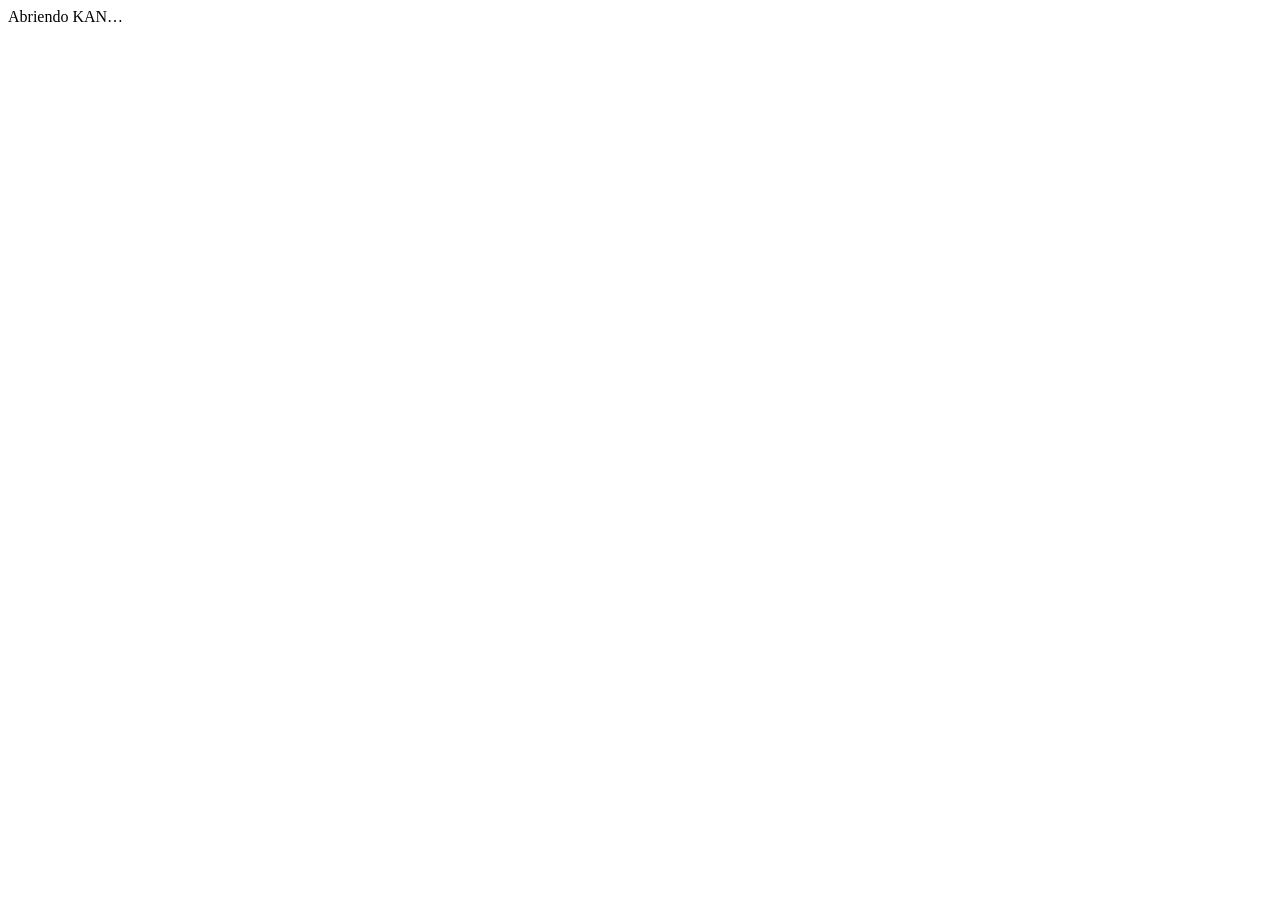
==== index.html @ a4b63567 "KAN V7.1: index.html" ====
<!doctype html>
<html lang="es">
<head>
<meta charset="utf-8">
<meta name="viewport" content="width=device-width, initial-scale=1, viewport-fit=cover">
<meta name="theme-color" content="#06152F">
<meta name="description" content="KAN: inventario y venta de equipos electrónicos para proveedores y vendedores.">
<meta name="apple-mobile-web-app-capable" content="yes">
<meta name="apple-mobile-web-app-status-bar-style" content="black-translucent">
<meta name="apple-mobile-web-app-title" content="KAN">
<title>KAN · Compra. Vende. Actualiza.</title>
<link rel="manifest" href="manifest.webmanifest">
<link rel="icon" href="img/icono-192.png">
<link rel="apple-touch-icon" href="img/icono-192.png">
<link rel="preconnect" href="https://fonts.googleapis.com">
<link rel="preconnect" href="https://fonts.gstatic.com" crossorigin>
<link rel="stylesheet" href="https://fonts.googleapis.com/css2?family=Inter:wght@400;500;600;700;800&family=Sora:wght@600;700;800&display=swap">
<link rel="stylesheet" href="css/kan.css">
</head>
<body>
<div id="raiz"><div class="cargando"><img src="img/m_lap.webp" alt=""><span>Abriendo KAN…</span></div></div>
<div class="toasts" id="toasts" aria-live="polite"></div>
<script src="js/config.js"></script>
<script>
  if (!window.KAN_CONFIG.API_URL) document.write('<script src="js/servidor-prueba.js"><\/script>');
  else if (window.KAN_CONFIG.GOOGLE_CLIENT_ID) document.write('<script src="https://accounts.google.com/gsi/client" async defer><\/script>');
</script>
<script src="js/api.js"></script>
<script src="js/app.js"></script>
<script src="js/vistas.js"></script>
<script>
  if ('serviceWorker' in navigator && location.protocol === 'https:') navigator.serviceWorker.register('sw.js').catch(function () {});
</script>
</body>
</html>
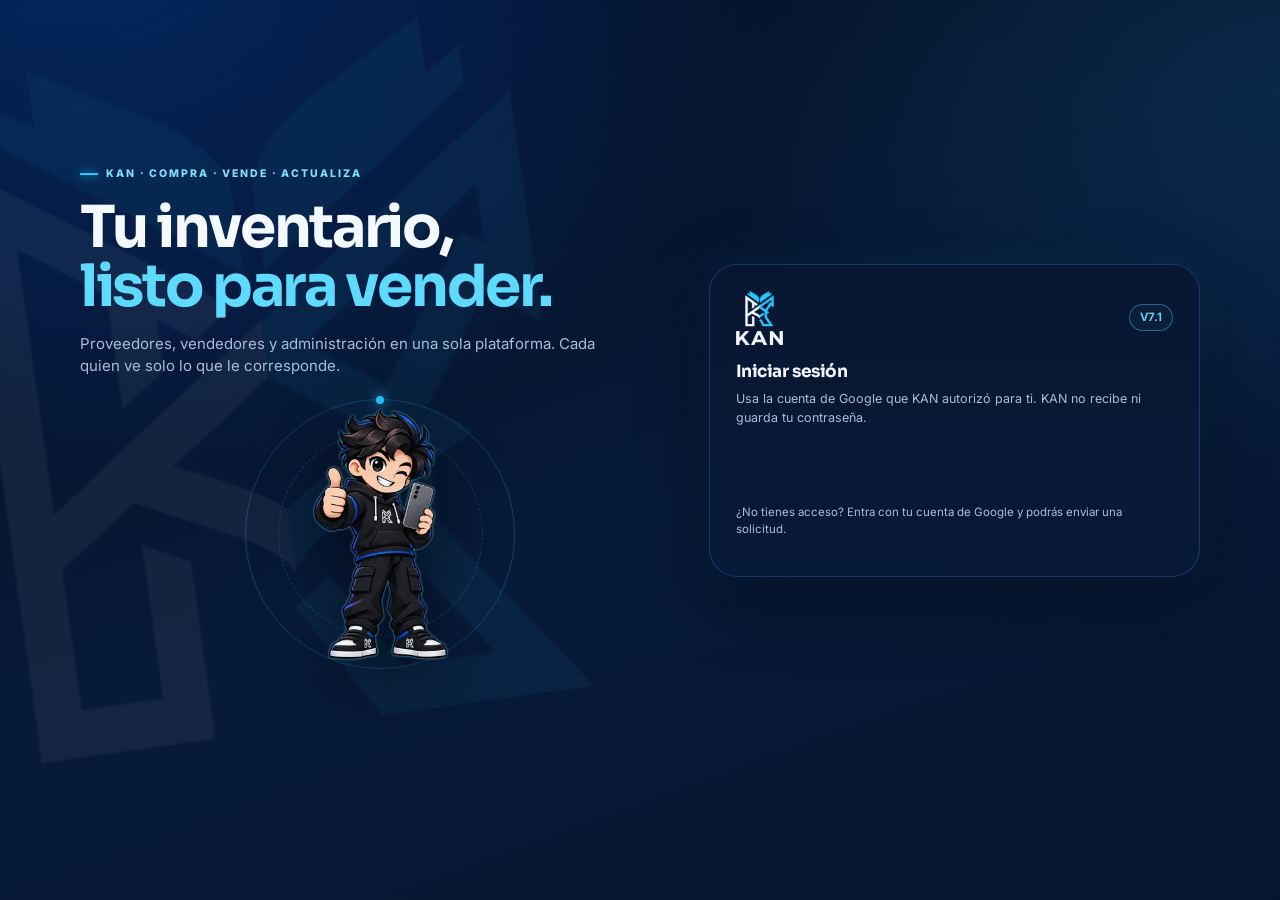
==== commit 325156fb: "KAN Distribuidora V7.2: index.html" ====
--- a/index.html
+++ b/index.html
@@ -8,7 +8,7 @@
 <meta name="apple-mobile-web-app-capable" content="yes">
 <meta name="apple-mobile-web-app-status-bar-style" content="black-translucent">
 <meta name="apple-mobile-web-app-title" content="KAN">
-<title>KAN · Compra. Vende. Actualiza.</title>
+<title>KAN Distribuidora · Compra. Vende. Actualiza.</title>
 <link rel="manifest" href="manifest.webmanifest">
 <link rel="icon" href="img/icono-192.png">
 <link rel="apple-touch-icon" href="img/icono-192.png">
@@ -28,6 +28,7 @@
 <script src="js/api.js"></script>
 <script src="js/app.js"></script>
 <script src="js/vistas.js"></script>
+<script src="js/vistas-tienda.js"></script>
 <script>
   if ('serviceWorker' in navigator && location.protocol === 'https:') navigator.serviceWorker.register('sw.js').catch(function () {});
 </script>
--- a/css/kan.css
+++ b/css/kan.css
@@ -0,0 +1,331 @@
+/* KAN V7.0 · Identidad visual (base: KAN Lite V6.2 + prototipo visual) */
+:root{
+  --bg:#040f25;--bg2:#081b3d;--card:#0b2450;--card2:#0e2f63;--line:rgba(111,174,255,.2);--line2:rgba(36,200,255,.45);
+  --blue:#087bff;--blue2:#0066ff;--cyan:#24c8ff;--cyan2:#5edaff;--ink:#f4f8ff;--mut:#a9bdd8;--mut2:#8fa6c6;
+  --ok:#35d69a;--ok2:#63e5b2;--hold:#ffd27b;--review:#8fc9ff;--sold:#ff9cac;--gone:#c4d2e5;--warn:#ffc76b;--err:#ff6b7a;
+  --r:18px;--r2:14px;--sombra:0 12px 30px rgba(0,0,0,.25);
+  --f-titulo:Sora,Inter,system-ui,sans-serif;--f-texto:Inter,system-ui,-apple-system,"Segoe UI",Roboto,sans-serif;
+  --nav-h:64px;--lado:236px;
+}
+*{box-sizing:border-box}
+html{color-scheme:dark;-webkit-text-size-adjust:100%}
+body{margin:0;min-height:100vh;color:var(--ink);font:15px/1.5 var(--f-texto);-webkit-font-smoothing:antialiased;
+  background:radial-gradient(ellipse at 6% -12%,rgba(0,102,255,.30),transparent 42%),radial-gradient(ellipse at 100% 10%,rgba(36,200,255,.10),transparent 32%),linear-gradient(160deg,#040e22 0%,#071a3a 55%,#06152f 100%);background-attachment:fixed}
+img{max-width:100%}
+button,input,select,textarea{font:inherit;color:inherit}
+a{color:var(--cyan2)}
+h1,h2,h3{font-family:var(--f-titulo);letter-spacing:-.025em;margin:0}
+h1{font-size:clamp(22px,2.6vw,30px);line-height:1.15}
+h2{font-size:17px}
+h3{font-size:15px}
+.mut{color:var(--mut)}.peq{font-size:12.5px}.mini{font-size:11.5px}
+.oculto{display:none!important}
+.sr{position:absolute;width:1px;height:1px;overflow:hidden;clip:rect(0 0 0 0);white-space:nowrap}
+svg.i{width:20px;height:20px;fill:none;stroke:currentColor;stroke-width:2;stroke-linecap:round;stroke-linejoin:round;flex:none}
+:focus-visible{outline:3px solid var(--cyan);outline-offset:2px}
+
+/* ---------- Estructura: móvil primero ---------- */
+.app{min-height:100vh}
+.barra-sup{position:sticky;top:0;z-index:30;display:flex;align-items:center;gap:10px;padding:10px 14px;padding-top:calc(10px + env(safe-area-inset-top,0px));
+  background:rgba(4,15,36,.9);backdrop-filter:blur(14px);border-bottom:1px solid rgba(58,147,255,.22)}
+.marca{display:flex;align-items:center;gap:8px;text-decoration:none;color:inherit;border:0;background:none;padding:0;cursor:pointer}
+.marca img{height:30px;width:auto;filter:drop-shadow(0 0 10px rgba(36,200,255,.35))}
+.marca b{font-family:var(--f-titulo);font-size:16px;letter-spacing:.02em}
+.marca small{font-size:10px;font-weight:800;letter-spacing:.14em;color:#83dfff;border:1px solid var(--line);border-radius:6px;padding:2px 6px}
+.barra-sup .buscador-sup{display:none}
+.barra-sup .acciones{margin-left:auto;display:flex;align-items:center;gap:6px}
+.lado{display:none}
+.contenido{width:100%;padding:16px 14px calc(var(--nav-h) + 28px + env(safe-area-inset-bottom,0px));max-width:1500px;margin:0 auto;min-width:0}
+.barra-guardar{position:sticky;bottom:calc(var(--nav-h) + 10px);z-index:5}
+@media (min-width:640px){.barra-guardar{bottom:16px}}
+.nav-inf{position:fixed;left:0;right:0;bottom:0;z-index:30;display:flex;gap:4px;padding:6px 8px calc(6px + env(safe-area-inset-bottom,0px));
+  background:rgba(4,15,36,.96);backdrop-filter:blur(16px);border-top:1px solid rgba(58,147,255,.25)}
+.nav-inf a{flex:1;min-height:52px;display:flex;flex-direction:column;align-items:center;justify-content:center;gap:2px;border-radius:12px;color:#9fb5d3;text-decoration:none;font-size:11px;font-weight:700;position:relative}
+.nav-inf a.on{color:var(--cyan2);background:rgba(8,123,255,.18)}
+.punto{position:absolute;top:6px;right:calc(50% - 18px);min-width:17px;height:17px;padding:0 4px;border-radius:9px;background:var(--cyan);color:#04152f;font-size:10px;font-weight:800;display:grid;place-items:center}
+.estado-red{display:flex;align-items:center;gap:6px;font-size:11px;color:var(--mut)}
+.estado-red i{width:8px;height:8px;border-radius:50%;background:var(--ok);box-shadow:0 0 8px var(--ok)}
+.estado-red.fuera i{background:var(--err);box-shadow:0 0 8px var(--err)}
+.aviso-red{position:sticky;top:57px;z-index:29;margin:0;padding:9px 14px;background:#5a1d2c;border-bottom:1px solid var(--err);color:#ffdfe4;font-size:13px;text-align:center}
+.banda-prueba{padding:7px 14px;background:rgba(255,199,107,.12);border-bottom:1px solid rgba(255,199,107,.35);color:#ffe2a8;font-size:12px;text-align:center}
+.banda-prueba b{color:#fff1d6}
+
+/* Tablet: menú compacto lateral */
+@media (min-width:640px){
+  .app{display:grid;grid-template-columns:84px minmax(0,1fr);grid-template-rows:auto auto 1fr}
+  .barra-sup{grid-column:1/-1}
+  .banda-prueba,.aviso-red{grid-column:1/-1}
+  .lado{display:flex;flex-direction:column;gap:4px;padding:14px 8px;position:sticky;top:57px;height:calc(100vh - 57px);border-right:1px solid rgba(58,147,255,.18);background:rgba(4,15,36,.55)}
+  .lado a{display:flex;flex-direction:column;align-items:center;gap:3px;padding:10px 4px;border-radius:12px;color:#9fb5d3;text-decoration:none;font-size:10.5px;font-weight:700;text-align:center;position:relative;transition:background-color .2s,color .2s}
+  .lado a:hover{background:rgba(8,123,255,.12);color:#fff}
+  .lado a.on{background:rgba(8,123,255,.2);color:var(--cyan2);box-shadow:inset 0 0 0 1px rgba(36,200,255,.25)}
+  .lado .pie-lado{margin-top:auto}
+  .nav-inf{display:none}
+  .contenido{padding:22px 22px 40px}
+}
+/* Escritorio: barra lateral con texto y buscador superior */
+@media (min-width:1024px){
+  .app{grid-template-columns:var(--lado) minmax(0,1fr)}
+  .lado{padding:18px 12px}
+  .lado a{flex-direction:row;justify-content:flex-start;gap:12px;padding:11px 14px;font-size:13.5px}
+  .lado .punto{position:static;margin-left:auto}
+  .lado .sec{font-size:10.5px;letter-spacing:.14em;color:var(--mut2);font-weight:800;padding:12px 14px 4px}
+  .barra-sup{padding:12px 22px;gap:18px}
+  .barra-sup .buscador-sup{display:block;flex:0 1 560px;margin-left:calc(var(--lado) - 170px)}
+  .contenido{padding:26px 30px 48px}
+}
+@media (min-width:1440px){:root{--lado:256px}.contenido{padding:30px 40px 56px}}
+@media (max-width:1023px){.lado .sec,.solo-escritorio{display:none!important}}
+@media (min-width:1024px){.solo-movil{display:none!important}}
+
+/* ---------- Componentes ---------- */
+.tarjeta{background:linear-gradient(150deg,rgba(14,47,99,.92),rgba(7,25,57,.96));border:1px solid var(--line);border-radius:var(--r);padding:16px;box-shadow:var(--sombra)}
+.tarjeta.plana{box-shadow:none;background:rgba(8,27,61,.7)}
+.fila{display:flex;align-items:center;gap:10px;flex-wrap:wrap}
+.entre{display:flex;align-items:center;justify-content:space-between;gap:12px;flex-wrap:wrap}
+.pila{display:flex;flex-direction:column;gap:12px}
+.rejilla{display:grid;gap:14px;grid-template-columns:repeat(auto-fill,minmax(min(100%,260px),1fr))}
+.dos{display:grid;gap:16px;grid-template-columns:1fr}
+@media (min-width:640px){.dos{grid-template-columns:repeat(2,minmax(0,1fr))}}
+.encabezado{display:flex;align-items:flex-end;justify-content:space-between;gap:14px;flex-wrap:wrap;margin-bottom:18px}
+.encabezado p{margin:4px 0 0}
+.ceja{display:inline-flex;align-items:center;gap:8px;color:#83dfff;font-size:10.5px;font-weight:800;letter-spacing:.18em;text-transform:uppercase}
+.ceja::before{content:"";width:18px;height:2px;background:var(--cyan);box-shadow:0 0 8px var(--cyan)}
+
+.btn{position:relative;isolation:isolate;overflow:hidden;display:inline-flex;align-items:center;justify-content:center;gap:8px;min-height:44px;padding:10px 16px;border-radius:12px;
+  border:1px solid rgba(130,185,255,.28);background:rgba(16,48,96,.78);color:#eaf5ff;font-weight:700;font-size:14px;cursor:pointer;text-decoration:none;
+  transition:transform .18s ease,border-color .2s,box-shadow .22s,filter .2s}
+.btn::before{content:"";position:absolute;inset:0;z-index:-1;opacity:0;pointer-events:none;background:radial-gradient(130px circle at var(--mx,50%) var(--my,50%),rgba(36,200,255,.4),transparent 72%);transition:opacity .2s}
+.btn:hover{transform:translateY(-2px);border-color:rgba(36,200,255,.9);box-shadow:0 0 0 1px rgba(36,200,255,.25),0 0 20px rgba(0,119,255,.35);filter:brightness(1.06)}
+.btn:hover::before{opacity:1}
+.btn:active{transform:scale(.985)}
+.btn.p{border-color:#168dff;background:linear-gradient(135deg,#087bff,#075de4);color:#fff;box-shadow:0 0 calc(10px + var(--prox,0)*22px) rgba(36,200,255,calc(.2 + var(--prox,0)*.45))}
+.btn.neon{border:0;background:linear-gradient(135deg,#24c8ff,#087bff);color:#04152f;box-shadow:0 0 calc(14px + var(--prox,0)*22px) rgba(36,200,255,calc(.3 + var(--prox,0)*.4))}
+.btn.p:hover,.btn.neon:hover{box-shadow:0 0 0 1px var(--cyan),0 0 30px rgba(36,200,255,.6),0 12px 28px rgba(8,123,255,.4)}
+.btn.peligro{border-color:rgba(255,107,122,.55);background:rgba(120,25,45,.5);color:#ffdfe4}
+.btn.ok{border-color:rgba(53,214,154,.55);background:rgba(20,90,70,.5);color:#d9fff0}
+.btn.fant{background:transparent}
+.btn.chico{min-height:36px;padding:6px 11px;font-size:12.5px;border-radius:10px}
+.btn.ancho{width:100%}
+.btn:disabled{opacity:.45;cursor:not-allowed;transform:none;box-shadow:none;filter:none}
+.btn-icono{width:44px;height:44px;display:inline-grid;place-items:center;border-radius:12px;border:1px solid var(--line);background:rgba(8,27,61,.85);color:var(--ink);cursor:pointer;position:relative;transition:background-color .2s,box-shadow .2s}
+.btn-icono:hover{background:rgba(8,123,255,.3);box-shadow:0 0 14px rgba(36,200,255,.35)}
+.btn-icono .punto{top:-4px;right:-4px}
+
+input,select,textarea{width:100%;min-height:46px;padding:11px 12px;border-radius:12px;border:1px solid rgba(125,174,232,.26);background:rgba(3,16,40,.72);color:var(--ink);transition:border-color .2s,box-shadow .2s}
+textarea{min-height:90px;resize:vertical;line-height:1.5}
+input::placeholder,textarea::placeholder{color:#7f97b9}
+input:focus,select:focus,textarea:focus{outline:none;border-color:#24bfff;box-shadow:0 0 0 3px rgba(36,191,255,.16)}
+select{color-scheme:dark}
+label.campo,div.campo{display:block;font-size:12.5px;font-weight:700;color:#c3d5ed}
+label.campo>input,label.campo>select,label.campo>textarea,div.campo>.chips{display:block;margin-top:6px}
+div.campo>.chips{display:flex}
+label.campo em{color:var(--cyan2);font-style:normal}
+.campo.mal input,.campo.mal select{border-color:var(--err);box-shadow:0 0 0 2px rgba(255,107,122,.18)}
+.form{display:grid;gap:14px;grid-template-columns:minmax(0,1fr)}
+.form>*,.campo,.pila>*,.catalogo>*,.dos>*{min-width:0}
+@media (min-width:1024px){.form.dos-col{grid-template-columns:repeat(2,minmax(0,1fr))}.form .todo{grid-column:1/-1}}
+.check{display:flex;align-items:center;gap:10px;min-height:44px;cursor:pointer}
+.check input{width:20px;min-height:20px;height:20px;accent-color:var(--cyan)}
+
+.chips{display:flex;gap:8px;overflow-x:auto;padding:2px 0 4px;scrollbar-width:none}
+.chips::-webkit-scrollbar{display:none}
+.chip-f{flex:none;display:inline-flex;align-items:center;gap:7px;min-height:38px;padding:0 14px;border-radius:999px;border:1px solid rgba(118,168,226,.24);background:rgba(7,24,55,.8);color:#b5c7e0;font-weight:650;font-size:13px;cursor:pointer;transition:all .2s}
+.chip-f:hover{border-color:var(--cyan);box-shadow:0 0 14px rgba(36,200,255,.25)}
+.chip-f.on{background:rgba(8,123,255,.28);border-color:rgba(36,200,255,.75);color:#fff}
+.chip-f b{font-size:11px;color:var(--cyan2)}
+.estado{display:inline-flex;align-items:center;gap:6px;font-size:10.5px;font-weight:800;letter-spacing:.06em;padding:4px 10px;border-radius:999px;white-space:nowrap;text-transform:uppercase}
+.estado::before{content:"";width:6px;height:6px;border-radius:50%;background:currentColor}
+.e-DISPONIBLE{background:rgba(53,214,154,.14);color:var(--ok2)}
+.e-APARTADO{background:rgba(255,210,123,.14);color:var(--hold)}
+.e-REVISION{background:rgba(143,201,255,.14);color:var(--review)}
+.e-VENDIDO{background:rgba(255,115,136,.14);color:var(--sold)}
+.e-RETIRADO{background:rgba(196,210,229,.12);color:var(--gone)}
+.etiqueta{display:inline-flex;align-items:center;gap:6px;font-size:11.5px;font-weight:650;padding:4px 10px;border-radius:999px;border:1px solid var(--line);color:#cfe0f5;background:rgba(255,255,255,.03)}
+.etiqueta.cian{border-color:rgba(36,200,255,.45);color:var(--cyan2)}
+.etiqueta.aviso{border-color:rgba(255,199,107,.45);color:var(--warn)}
+
+.kpis{display:grid;gap:12px;grid-template-columns:repeat(2,minmax(0,1fr))}
+@media (min-width:640px){.kpis{grid-template-columns:repeat(3,minmax(0,1fr))}}
+@media (min-width:1024px){.kpis{grid-template-columns:repeat(5,minmax(0,1fr))}}
+.kpi{position:relative;overflow:hidden;padding:14px 16px;border-radius:16px;background:linear-gradient(145deg,rgba(14,47,99,.92),rgba(7,27,61,.92));border:1px solid rgba(107,172,255,.22);min-height:92px}
+.kpi b{display:block;font-family:var(--f-titulo);font-size:28px;letter-spacing:-.04em;line-height:1.15}
+.kpi span{font-size:12px;font-weight:650;color:#b5c7e0}
+.kpi::after{content:"";position:absolute;inset:0;background:linear-gradient(105deg,transparent 35%,rgba(94,218,255,.14) 50%,transparent 65%);transform:translateX(-100%);animation:brillo 6s ease-in-out 1s infinite}
+@keyframes brillo{0%{transform:translateX(-100%)}40%,100%{transform:translateX(100%)}}
+
+/* Tarjetas de modelo */
+.modelo{display:flex;flex-direction:column;text-decoration:none;color:var(--ink);border-radius:var(--r);overflow:hidden;background:linear-gradient(150deg,rgba(14,47,99,.95),rgba(7,25,57,.98));border:1px solid var(--line);box-shadow:0 10px 24px rgba(0,0,0,.25);
+  transition:transform .22s cubic-bezier(.2,.8,.2,1),box-shadow .25s,border-color .25s}
+.modelo:hover{transform:translateY(-4px);border-color:rgba(36,200,255,.7);box-shadow:0 0 0 1px rgba(36,200,255,.25),0 0 24px rgba(36,200,255,.2),0 16px 30px rgba(0,0,0,.35)}
+.modelo .foto{height:150px}
+.modelo:hover .foto img,.modelo:hover .foto svg{transform:scale(1.06) rotate(-2deg)}
+.modelo .cuerpo{padding:12px 14px 14px;display:flex;flex-direction:column;gap:6px}
+.modelo .t{font-family:var(--f-titulo);font-weight:700;font-size:15px;line-height:1.25}
+.cuentas{display:flex;gap:6px;flex-wrap:wrap}
+.cuentas span{font-size:11px;font-weight:700;padding:3px 8px;border-radius:7px;background:rgba(255,255,255,.05)}
+.precios{display:grid;grid-template-columns:1fr 1fr;gap:8px;padding-top:9px;margin-top:4px;border-top:1px solid rgba(111,174,255,.18)}
+.precios div{font-size:11px;color:var(--mut)}
+.precios b{display:block;font-family:var(--f-titulo);font-size:17px;color:var(--ink);font-variant-numeric:tabular-nums}
+.precios .rec b{color:var(--cyan2)}
+.foto{position:relative;display:grid;place-items:center;overflow:hidden;background:radial-gradient(circle at 50% 55%,rgba(16,111,255,.35),transparent 60%),linear-gradient(135deg,#0a2b62,#061a3d)}
+.foto img{width:100%;height:100%;object-fit:cover;transition:transform .5s cubic-bezier(.2,.8,.2,1)}
+.foto svg.arte{width:44%;height:auto;max-height:80%;color:#6fa8e8;transition:transform .5s cubic-bezier(.2,.8,.2,1);opacity:.9}
+.foto .sobre{position:absolute;left:8px;top:8px;display:flex;gap:6px;flex-wrap:wrap}
+.foto .sobre-der{position:absolute;right:8px;bottom:8px;font-size:10.5px;font-weight:650;color:#cfe0f5;background:rgba(4,20,40,.75);padding:3px 8px;border-radius:7px}
+
+/* Lista de unidades */
+.unidad{display:grid;grid-template-columns:76px minmax(0,1fr);gap:12px;padding:12px;border-radius:16px;background:linear-gradient(150deg,rgba(14,47,99,.85),rgba(7,25,57,.95));border:1px solid var(--line);transition:border-color .2s,box-shadow .2s}
+.unidad:hover{border-color:rgba(36,200,255,.55);box-shadow:0 0 18px rgba(36,200,255,.15)}
+.unidad .foto{width:76px;height:76px;border-radius:12px}
+.unidad .acciones-u{grid-column:1/-1;display:flex;gap:8px;flex-wrap:wrap}
+@media (min-width:1024px){.unidad{grid-template-columns:88px minmax(0,1fr) auto;align-items:center}.unidad .foto{width:88px;height:88px}.unidad .acciones-u{grid-column:auto;justify-content:flex-end}}
+.id-copia{display:inline-flex;align-items:center;gap:6px;font-family:ui-monospace,SFMono-Regular,Menlo,monospace;font-size:12px;font-weight:700;color:var(--cyan2);background:rgba(36,200,255,.08);border:1px solid rgba(36,200,255,.25);border-radius:8px;padding:3px 8px;cursor:pointer}
+.id-copia:hover{background:rgba(36,200,255,.16)}
+.id-copia svg{width:13px;height:13px}
+
+/* Tabla */
+.tabla-caja{overflow-x:auto;border-radius:var(--r);border:1px solid var(--line);background:rgba(6,20,46,.7)}
+table.t{width:100%;border-collapse:collapse;font-size:13px;min-width:760px}
+table.t th,table.t td{padding:10px 12px;text-align:left;border-bottom:1px solid rgba(111,174,255,.12);white-space:nowrap}
+table.t th{position:sticky;top:0;background:#0a2048;font-size:11px;letter-spacing:.06em;text-transform:uppercase;color:var(--mut)}
+table.t th button{all:unset;cursor:pointer;display:inline-flex;gap:4px;align-items:center}
+table.t th button:focus-visible{outline:2px solid var(--cyan)}
+table.t tr:hover td{background:rgba(8,123,255,.08)}
+table.t td.num{text-align:right;font-variant-numeric:tabular-nums}
+
+/* Catálogo con filtros laterales */
+.catalogo{display:grid;gap:18px;grid-template-columns:minmax(0,1fr)}
+.filtros{display:none}
+.filtros.abierto{display:flex;position:fixed;inset:0;z-index:60;background:rgba(3,10,24,.85);backdrop-filter:blur(6px);align-items:flex-end}
+.filtros .panel{width:100%;max-height:86vh;overflow:auto;background:linear-gradient(170deg,#0e2b5c,#071832);border-top:1px solid var(--line2);border-radius:22px 22px 0 0;padding:18px 16px calc(18px + env(safe-area-inset-bottom,0px));display:flex;flex-direction:column;gap:14px}
+@media (min-width:1024px){
+  .catalogo{grid-template-columns:270px minmax(0,1fr)}
+  .filtros,.filtros.abierto{display:block;position:sticky;top:84px;align-self:start;inset:auto;background:none;backdrop-filter:none;z-index:1}
+  .filtros .panel{max-height:calc(100vh - 110px);border:1px solid var(--line);border-radius:var(--r);background:rgba(8,27,61,.75)}
+  .filtros .cerrar-filtros{display:none}
+}
+.interpretacion{display:flex;align-items:center;gap:10px;flex-wrap:wrap;padding:10px 12px;border-radius:14px;background:rgba(8,42,91,.55);border:1px solid rgba(36,200,255,.22)}
+.interpretacion img{width:38px;height:38px;object-fit:contain}
+.aviso{display:flex;align-items:center;gap:12px;padding:12px 14px;border-radius:14px;border:1px solid rgba(255,199,107,.4);background:rgba(255,199,107,.08);color:#ffe2a8;font-size:13px}
+.aviso.info{border-color:rgba(36,200,255,.35);background:rgba(8,42,91,.45);color:#cfe9ff}
+.aviso.peligro{border-color:rgba(255,107,122,.45);background:rgba(120,25,45,.35);color:#ffdfe4}
+
+/* Ficha interna: dos columnas en escritorio */
+.ficha{display:grid;gap:18px;grid-template-columns:minmax(0,1fr)}
+@media (min-width:1024px){.ficha{grid-template-columns:minmax(0,1.05fr) minmax(0,1fr);align-items:start}.ficha .galeria{position:sticky;top:84px}}
+.galeria .principal{height:clamp(260px,52vw,460px);border-radius:22px;border:1px solid var(--line);cursor:zoom-in}
+.galeria .principal img{object-fit:contain;background:#061634}
+.miniaturas{display:grid;grid-template-columns:repeat(5,minmax(0,1fr));gap:8px;margin-top:10px}
+.miniaturas button{padding:0;border:1px solid var(--line);border-radius:10px;overflow:hidden;aspect-ratio:1;cursor:pointer;background:#0a2048}
+.miniaturas button.on{border-color:var(--cyan);box-shadow:0 0 10px rgba(36,200,255,.5)}
+.miniaturas img{width:100%;height:100%;object-fit:cover;display:block}
+.specs{display:grid;grid-template-columns:repeat(2,minmax(0,1fr));gap:10px}
+.spec{padding:11px 13px;border-radius:14px;background:rgba(8,27,61,.85);border:1px solid rgba(107,172,255,.18)}
+.spec span{display:block;font-size:11px;color:var(--mut)}
+.spec b{font-size:14px}
+.precio-bloque{display:grid;grid-template-columns:repeat(2,minmax(0,1fr));gap:10px}
+.precio-bloque .p{padding:12px 14px;border-radius:16px;background:rgba(8,27,61,.85);border:1px solid rgba(107,172,255,.18)}
+.precio-bloque .p.dest{background:linear-gradient(145deg,rgba(8,123,255,.22),rgba(36,200,255,.08));border-color:rgba(36,200,255,.4)}
+.precio-bloque span{display:block;font-size:11px;color:var(--mut)}
+.precio-bloque b{font-family:var(--f-titulo);font-size:21px}
+.precio-bloque .dest b{color:var(--cyan2)}
+.privado{border:1px dashed rgba(255,199,107,.4);background:rgba(255,199,107,.05)}
+.burbuja-wa{padding:12px 14px;border-radius:16px 16px 16px 4px;background:#0d3b2e;border:1px solid rgba(53,214,154,.25);color:#e9fff6}
+.burbuja-wa textarea{background:transparent;border:0;min-height:220px;padding:0;color:#e9fff6}
+.burbuja-wa textarea:focus{box-shadow:none}
+.metricas{display:grid;grid-template-columns:repeat(3,minmax(0,1fr));gap:8px}
+.metricas div{padding:10px;border-radius:12px;background:rgba(3,16,40,.6);border:1px solid rgba(107,172,255,.15);text-align:center}
+.metricas b{display:block;font-family:var(--f-titulo);font-size:18px}
+.metricas span{font-size:11px;color:var(--mut)}
+.linea-tiempo{list-style:none;margin:0;padding:0}
+.linea-tiempo li{position:relative;padding:8px 0 8px 18px;border-left:2px solid rgba(36,200,255,.4);margin-left:5px;font-size:13px}
+.linea-tiempo li::before{content:"";position:absolute;left:-6px;top:13px;width:10px;height:10px;border-radius:50%;background:var(--cyan);box-shadow:0 0 8px var(--cyan)}
+.linea-tiempo li.rev{opacity:.55;text-decoration:line-through}
+details.plegable>summary{list-style:none;cursor:pointer;display:flex;align-items:center;justify-content:space-between;gap:10px;font-weight:800}
+details.plegable>summary::-webkit-details-marker{display:none}
+details.plegable[open]>summary{margin-bottom:10px}
+
+/* Registro */
+.unidad-form{border:1px solid var(--line);border-radius:var(--r);padding:16px;background:rgba(8,27,61,.6)}
+.fotos-edit{display:grid;grid-template-columns:repeat(auto-fill,minmax(96px,1fr));gap:10px}
+.fotos-edit .f{position:relative;aspect-ratio:1;border-radius:12px;overflow:hidden;border:1px solid var(--line);background:#0a2048}
+.fotos-edit .f img{width:100%;height:100%;object-fit:cover}
+.fotos-edit .f .ctrl{position:absolute;inset:auto 4px 4px 4px;display:flex;gap:4px;justify-content:center}
+.fotos-edit .f .ctrl button{width:30px;height:30px;border-radius:50%;border:0;background:rgba(0,0,0,.72);color:#fff;display:grid;place-items:center;cursor:pointer}
+.fotos-edit .f .ctrl button svg{width:15px;height:15px}
+.fotos-edit .f .principal-tag{position:absolute;left:5px;top:5px;background:var(--cyan);color:#04152f;font-size:10px;font-weight:800;padding:2px 7px;border-radius:999px}
+.fotos-edit .agregar{aspect-ratio:1;border:1px dashed rgba(36,200,255,.5);border-radius:12px;background:rgba(36,200,255,.06);color:var(--cyan2);display:flex;flex-direction:column;align-items:center;justify-content:center;gap:4px;font-size:11.5px;font-weight:700;cursor:pointer}
+.paso{width:28px;height:28px;border-radius:50%;display:inline-grid;place-items:center;background:linear-gradient(135deg,#087bff,#24c8ff);color:#04152f;font-weight:800;font-size:13px;flex:none}
+.contador{display:inline-flex;align-items:center;border:1px solid var(--line);border-radius:12px;overflow:hidden}
+.contador button{width:44px;height:44px;border:0;background:rgba(8,27,61,.9);color:var(--ink);font-size:20px;cursor:pointer}
+.contador output{min-width:48px;text-align:center;font-family:var(--f-titulo);font-weight:700;font-size:18px}
+
+/* Pestañas */
+.pestanas{display:flex;gap:6px;overflow-x:auto;padding:4px;border-radius:14px;background:rgba(8,27,61,.8);border:1px solid rgba(103,169,255,.2);margin-bottom:16px;scrollbar-width:none}
+.pestanas button{flex:none;min-height:40px;padding:0 14px;border:0;border-radius:10px;background:transparent;color:var(--mut);font-weight:700;cursor:pointer}
+.pestanas button.on{background:linear-gradient(135deg,#087bff,#24c8ff);color:#fff;box-shadow:0 0 16px rgba(8,123,255,.4)}
+
+/* Modal, toast y visor */
+.capa{position:fixed;inset:0;z-index:80;background:rgba(3,10,24,.84);backdrop-filter:blur(6px);display:flex;align-items:flex-end;justify-content:center;animation:aparecer .2s ease both}
+@media (min-width:640px){.capa{align-items:center;padding:20px}}
+.modal{width:100%;max-width:520px;max-height:90vh;overflow:auto;background:linear-gradient(170deg,#0e2b5c,#071832);border:1px solid var(--line2);border-radius:24px 24px 0 0;padding:20px;box-shadow:0 -10px 40px rgba(36,200,255,.12);animation:subir .35s cubic-bezier(.2,1.1,.3,1) both}
+@media (min-width:640px){.modal{border-radius:24px}}
+.modal h2{margin-bottom:6px}
+.modal .botones{display:flex;gap:10px;justify-content:flex-end;flex-wrap:wrap;margin-top:16px}
+.visor{position:fixed;inset:0;z-index:90;background:rgba(2,8,20,.95);display:flex;flex-direction:column;align-items:center;justify-content:center;gap:12px;padding:16px}
+.visor img{max-width:100%;max-height:78vh;border-radius:12px}
+.toasts{position:fixed;left:50%;transform:translateX(-50%);bottom:calc(var(--nav-h) + 18px + env(safe-area-inset-bottom,0px));z-index:100;display:flex;flex-direction:column;gap:8px;width:min(92vw,440px);pointer-events:none}
+@media (min-width:640px){.toasts{bottom:24px;left:auto;right:24px;transform:none}}
+.toast{display:flex;align-items:center;gap:10px;padding:10px 14px;border-radius:14px;background:#0d2d5d;border:1px solid rgba(36,200,255,.55);box-shadow:0 12px 36px rgba(0,0,0,.45);font-weight:650;font-size:13.5px;animation:subir .3s ease both;pointer-events:auto}
+.toast img{width:40px;height:40px;object-fit:contain;flex:none}
+.toast.err{background:#5a1d2c;border-color:var(--err)}
+@keyframes aparecer{from{opacity:0}to{opacity:1}}
+@keyframes subir{from{opacity:0;transform:translateY(24px) scale(.98)}to{opacity:1;transform:none}}
+
+/* Mascota */
+.mascota{display:flex;align-items:center;gap:14px}
+.mascota img{width:92px;height:auto;flex:none;filter:drop-shadow(0 10px 18px rgba(0,0,0,.4));animation:flotar 6s ease-in-out infinite}
+.mascota .globo{position:relative;padding:12px 14px;border-radius:16px;background:rgba(8,42,91,.75);border:1px solid rgba(36,200,255,.3);font-size:13.5px;line-height:1.45}
+.mascota .globo::before{content:"";position:absolute;left:-7px;top:22px;width:12px;height:12px;background:inherit;border-left:1px solid rgba(36,200,255,.3);border-bottom:1px solid rgba(36,200,255,.3);transform:rotate(45deg)}
+.mascota.vertical{flex-direction:column;text-align:center}
+.mascota.vertical .globo::before{left:calc(50% - 6px);top:-7px;transform:rotate(135deg)}
+.mascota.advertencia .globo{border-color:rgba(255,199,107,.5);background:rgba(90,60,10,.35)}
+.vacio{display:flex;flex-direction:column;align-items:center;gap:10px;padding:36px 16px;text-align:center}
+.vacio .mascota img{width:130px}
+@keyframes flotar{0%,100%{transform:translateY(0)}50%{transform:translateY(-8px)}}
+.celebra{position:relative}
+.celebra::after{content:"";position:absolute;inset:-20px;background:radial-gradient(circle,rgba(36,200,255,.35) 2px,transparent 3px) 0 0/22px 22px;animation:chispas 1.2s ease-out both;pointer-events:none;mask:radial-gradient(circle,#000 30%,transparent 70%)}
+@keyframes chispas{from{opacity:1;transform:scale(.6)}to{opacity:0;transform:scale(1.4)}}
+.cargando{display:flex;flex-direction:column;align-items:center;gap:10px;padding:40px 10px;color:var(--mut)}
+.cargando img{width:110px;animation:flotar 3s ease-in-out infinite}
+.esqueleto{border-radius:var(--r);background:linear-gradient(90deg,rgba(14,47,99,.6) 25%,rgba(36,200,255,.12) 50%,rgba(14,47,99,.6) 75%);background-size:200% 100%;animation:esq 1.4s linear infinite;min-height:220px}
+@keyframes esq{to{background-position:-200% 0}}
+
+/* Entradas animadas */
+.entra{opacity:0;animation:entra .55s cubic-bezier(.2,.8,.2,1) forwards}
+@keyframes entra{from{opacity:0;transform:translateY(14px)}to{opacity:1;transform:none}}
+
+/* Acceso */
+.acceso{min-height:calc(100vh - 60px);display:grid;gap:28px;align-items:center;padding:28px 18px;max-width:1180px;margin:0 auto;position:relative}
+@media (min-width:1024px){.acceso{grid-template-columns:minmax(0,1.1fr) minmax(380px,.9fr);padding:40px 30px}}
+.acceso .marca-agua{position:absolute;left:-60px;top:40px;width:min(60vw,560px);opacity:.05;transform:rotate(-8deg);pointer-events:none}
+.acceso .hero{position:relative;display:flex;flex-direction:column;gap:16px}
+.acceso .hero h1{font-size:clamp(32px,5vw,58px);line-height:1.02;letter-spacing:-.04em}
+.acceso .hero h1 span{color:var(--cyan2)}
+.orbita-caja{position:relative;height:280px;display:grid;place-items:center}
+.orbita{position:absolute;border-radius:50%;border:1px solid rgba(36,200,255,.22);animation:girar 28s linear infinite}
+.orbita i{position:absolute;width:8px;height:8px;border-radius:50%;background:var(--cyan);box-shadow:0 0 12px var(--cyan);top:-4px;left:calc(50% - 4px)}
+.orbita.b{border-style:dashed;animation-duration:40s;animation-direction:reverse}
+.orbita-caja img{position:relative;height:250px;width:auto;animation:flotar 6s ease-in-out infinite;filter:drop-shadow(0 0 1px rgba(94,218,255,.9)) drop-shadow(0 18px 30px rgba(0,0,0,.5))}
+@keyframes girar{to{transform:rotate(360deg)}}
+@media (max-width:1023px){.orbita-caja{height:220px}.orbita-caja img{height:200px}}
+.panel-acceso{position:relative;background:linear-gradient(180deg,rgba(8,22,49,.96),rgba(8,26,57,.92));border:1px solid rgba(66,134,255,.28);border-radius:28px;padding:26px;box-shadow:0 22px 70px rgba(0,0,0,.42),0 0 40px rgba(36,200,255,.08)}
+.cuenta-prueba{display:flex;align-items:center;gap:12px;width:100%;text-align:left;padding:12px 14px;border-radius:14px;border:1px solid var(--line);background:rgba(16,48,96,.6);color:var(--ink);cursor:pointer;transition:all .2s}
+.cuenta-prueba:hover{border-color:var(--cyan);box-shadow:0 0 16px rgba(36,200,255,.25);transform:translateY(-1px)}
+.cuenta-prueba .av{width:40px;height:40px;border-radius:50%;display:grid;place-items:center;font-weight:800;background:linear-gradient(135deg,#087bff,#24c8ff);color:#04152f;flex:none}
+
+@media (prefers-reduced-motion:reduce){
+  *,*::before,*::after{animation:none!important;transition:none!important;scroll-behavior:auto!important}
+  .entra{opacity:1}
+}
